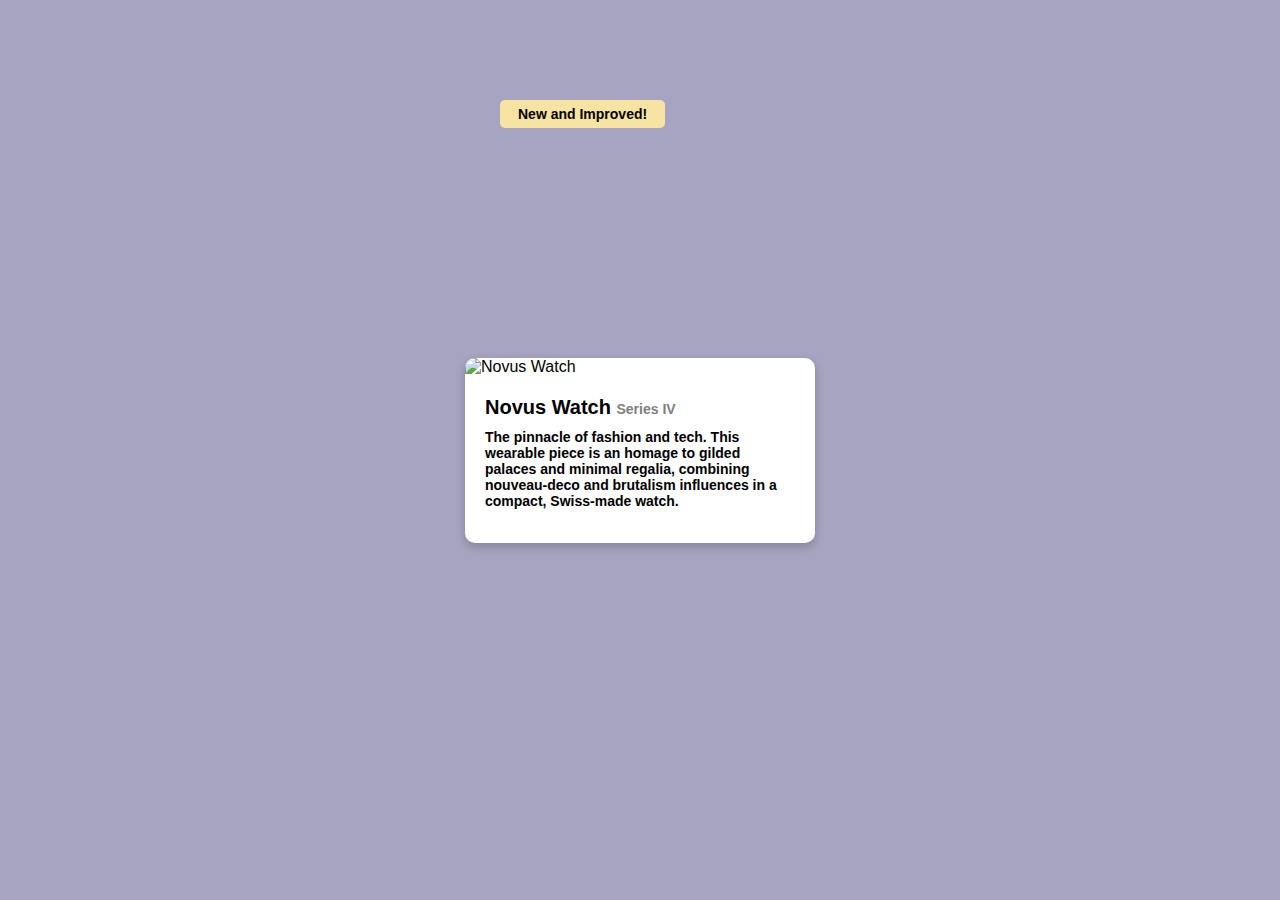
==== novus.html @ f16883a8 "first commit" ====
<!DOCTYPE html>
<html lang="en">
  <head>
    <meta charset="UTF-8" />
    <meta name="viewport" content="width=device-width, initial-scale=1.0" />
    <title>Novus Watch</title>
    <link rel="stylesheet" href="novus.styles.css" />
  </head>
  <body>
    <div class="card">
      <div class="tag">New and Improved!</div>
      <img
        src="./assets/image/novus.jpeg"
        alt="Novus Watch"
        class="watch-image"
      />
      <div class="card-content">
        <h2>Novus Watch <span class="series">Series IV</span></h2>
        <p><b>
          The pinnacle of fashion and tech. This wearable piece is an homage to
          gilded palaces and minimal regalia, combining nouveau-deco and
          brutalism influences in a compact, Swiss-made watch.
        </b></p>
      </div>
    </div>
  </body>
</html>
---- novus.styles.css ----
@media (max-width: 1440px) {
    .card {
        width: 300px;
    }
}
/* General Styles */
*{
    font-family: sans-serif, Arial,Verdana,  sans-serif;
}
body {
    background-color: #A7A4C1;
    display: flex;
    justify-content: center;
    align-items: center;
    height: 100vh;
    margin: 0;
     
}

/* Card Container */
.card {
    background: white;
    width: 350px;
    border-radius: 10px;
    overflow: hidden;
    box-shadow: 0 4px 10px rgba(0, 0, 0, 0.2);
 
}

/* Tag */
.tag {
    position: absolute;
    top: 100px;
    left: 500px;
    background: #f8e4a2;
    color: black;
     font-weight:bold;
    padding: 6px 18px;
    border-radius: 5px;
    font-size: 14px;
  
     
}

/* Image */
.watch-image {
    width: 100%;
    display: block;
}

/* Card Content */
.card-content {
    padding: 20px;
    font-family: verdana;
}

h2 {
    margin: 0;
    font-size: 20px;
}

.series {
    font-size: 14px;
    color: gray;
}

p {
    font-size: 14px;
    color: black;
    margin-top: 10px;
   
}
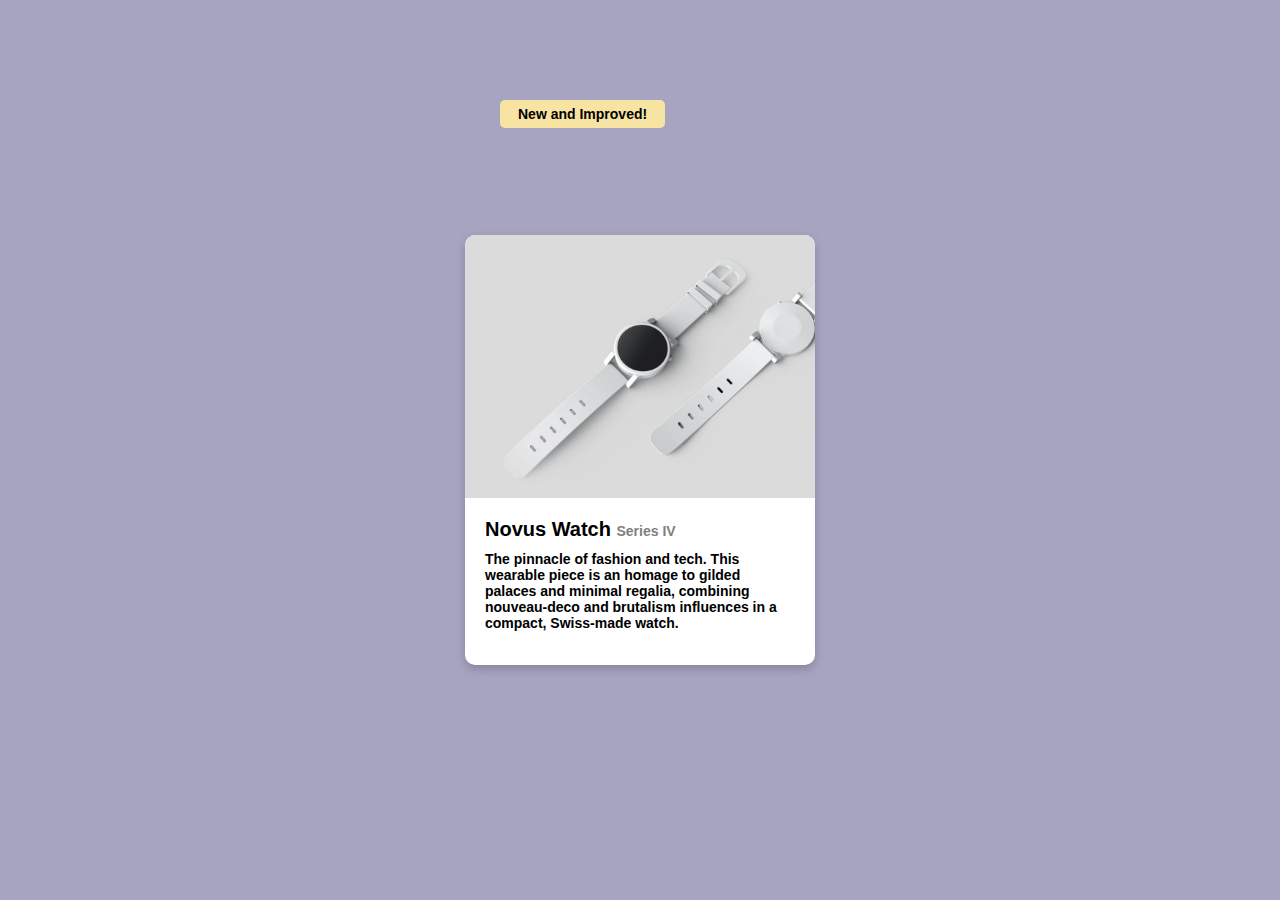
==== commit 400865e0: "correction" ====
--- a/novus.html
+++ b/novus.html
@@ -10,7 +10,7 @@
     <div class="card">
       <div class="tag">New and Improved!</div>
       <img
-        src="./assets/image/novus.jpeg"
+        src="./novus.jpeg"
         alt="Novus Watch"
         class="watch-image"
       />
